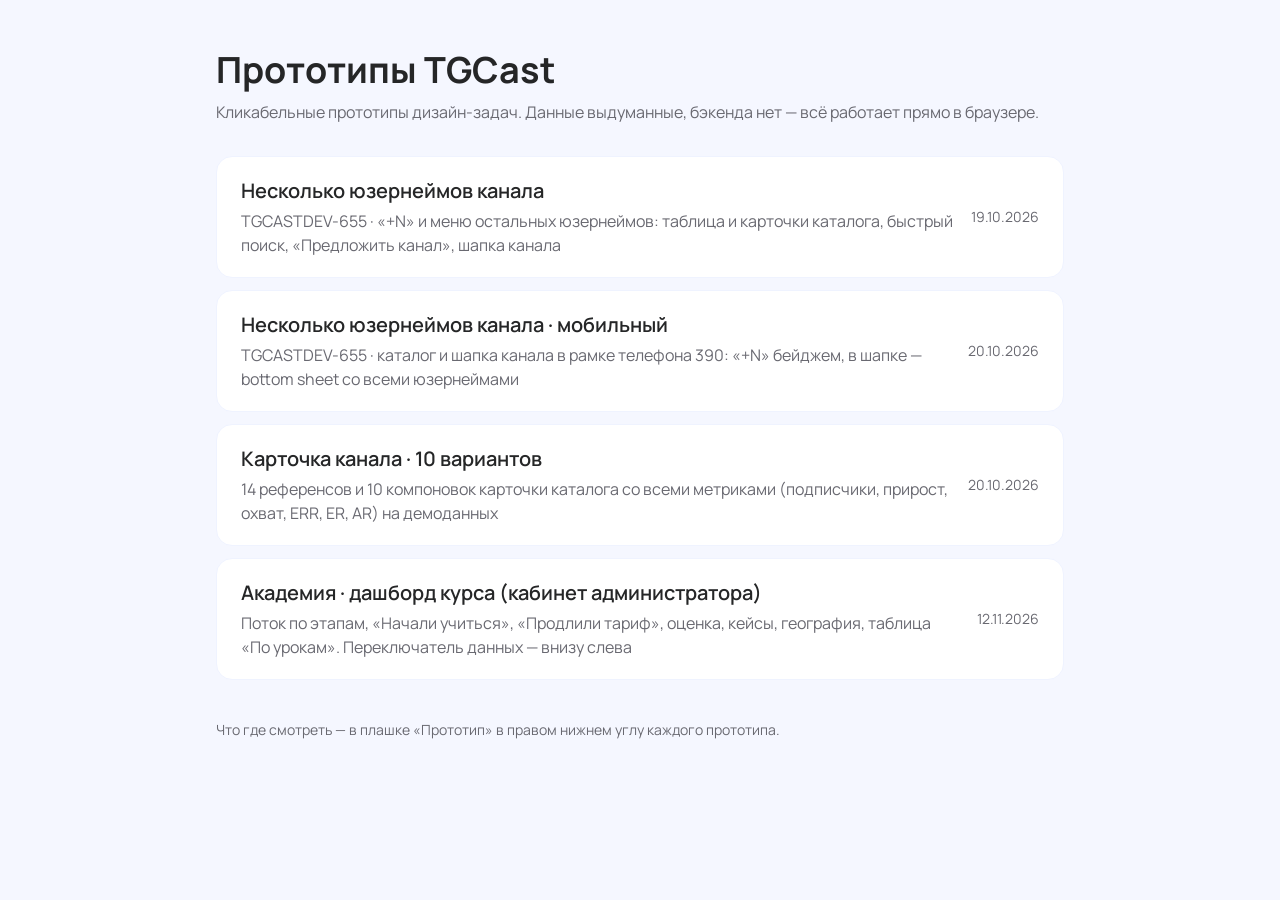
==== index.html @ ba4dbcae "Академия: дашборд курса (прототип v13) Co-Authored-By: Claude Opus 5.5 <noreply@anthropic.com> Claud" ====
<!doctype html>
<html lang="ru">
<head>
<meta charset="utf-8">
<meta name="viewport" content="width=device-width, initial-scale=1">
<meta name="robots" content="noindex, nofollow">
<title>Прототипы TGCast</title>
<link rel="preconnect" href="https://fonts.googleapis.com">
<link href="https://fonts.googleapis.com/css2?family=Manrope:wght@400;600;700&display=swap" rel="stylesheet">
<style>
  :root { --bg:#f5f7ff; --card:#fff; --text:#252627; --muted:#696971; --border:#eff3ff; --accent:#3958f8; }
  @media (prefers-color-scheme: dark) { :root { --bg:#1e1e1e; --card:#252627; --text:#f5f5f6; --muted:#adadb3; --border:#3b3b3e; --accent:#adadb3; } }
  * { box-sizing: border-box; }
  body { margin:0; font-family: Manrope, system-ui, sans-serif; background:var(--bg); color:var(--text); font-size:16px; line-height:24px; }
  main { max-width: 880px; margin: 0 auto; padding: 48px 16px 64px; }
  h1 { font-size: 36px; line-height: 44px; margin: 0 0 8px; font-weight: 700; }
  .lead { color: var(--muted); margin: 0 0 32px; }
  .list { display: flex; flex-direction: column; gap: 12px; }
  a.item { display: flex; gap: 16px; align-items: center; justify-content: space-between; padding: 20px 24px; background: var(--card); border: 1.5px solid var(--border); border-radius: 16px; color: inherit; text-decoration: none; }
  a.item:hover { border-color: #dbe2fe; }
  a.item:focus-visible { outline: 2px solid var(--accent); outline-offset: 2px; }
  .t { font-weight: 600; font-size: 20px; line-height: 28px; margin: 0; }
  .d { color: var(--muted); margin: 4px 0 0; }
  .meta { color: var(--muted); font-size: 14px; line-height: 20px; white-space: nowrap; }
  footer { margin-top: 40px; color: var(--muted); font-size: 14px; line-height: 20px; }
</style>
</head>
<body>
<main>
  <h1>Прототипы TGCast</h1>
  <p class="lead">Кликабельные прототипы дизайн-задач. Данные выдуманные, бэкенда нет — всё работает прямо в браузере.</p>
  <div class="list">
    <a class="item" href="./655-usernames/index.html#/catalog">
      <div>
        <p class="t">Несколько юзернеймов канала</p>
        <p class="d">TGCASTDEV-655 · «+N» и меню остальных юзернеймов: таблица и карточки каталога, быстрый поиск, «Предложить канал», шапка канала</p>
      </div>
      <span class="meta">19.10.2026</span>
    </a>
    <a class="item" href="./655-usernames/mobile.html">
      <div>
        <p class="t">Несколько юзернеймов канала · мобильный</p>
        <p class="d">TGCASTDEV-655 · каталог и шапка канала в рамке телефона 390: «+N» бейджем, в шапке — bottom sheet со всеми юзернеймами</p>
      </div>
      <span class="meta">20.10.2026</span>
    </a>
    <a class="item" href="./655-card-variants/index.html">
      <div>
        <p class="t">Карточка канала · 10 вариантов</p>
        <p class="d">14 референсов и 10 компоновок карточки каталога со всеми метриками (подписчики, прирост, охват, ERR, ER, AR) на демоданных</p>
      </div>
      <span class="meta">20.10.2026</span>
    </a>
    <a class="item" href="./academy-dashboard/index.html">
      <div>
        <p class="t">Академия · дашборд курса (кабинет администратора)</p>
        <p class="d">Поток по этапам, «Начали учиться», «Продлили тариф», оценка, кейсы, география, таблица «По урокам». Переключатель данных — внизу слева</p>
      </div>
      <span class="meta">12.11.2026</span>
    </a>
  </div>
  <footer>Что где смотреть — в плашке «Прототип» в правом нижнем углу каждого прототипа.</footer>
</main>
</body>
</html>
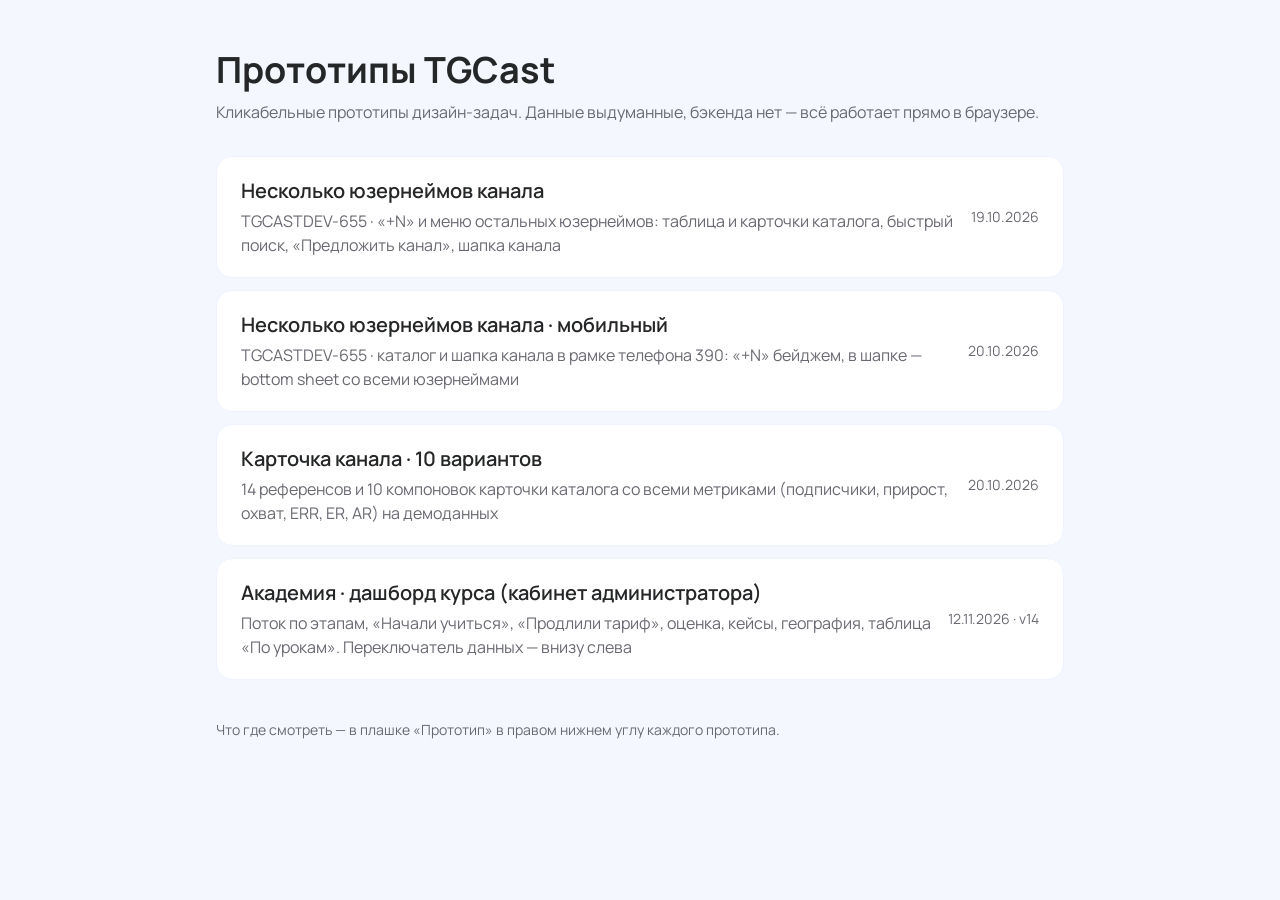
==== commit 8f1d0d2e: "Академия: дашборд курса v14 — «Забросили», подтверждённые кейсы, таблица уроков Co-Authored-By: Clau" ====
--- a/index.html
+++ b/index.html
@@ -56,7 +56,7 @@
         <p class="t">Академия · дашборд курса (кабинет администратора)</p>
         <p class="d">Поток по этапам, «Начали учиться», «Продлили тариф», оценка, кейсы, география, таблица «По урокам». Переключатель данных — внизу слева</p>
       </div>
-      <span class="meta">12.11.2026</span>
+      <span class="meta">12.11.2026 · v14</span>
     </a>
   </div>
   <footer>Что где смотреть — в плашке «Прототип» в правом нижнем углу каждого прототипа.</footer>
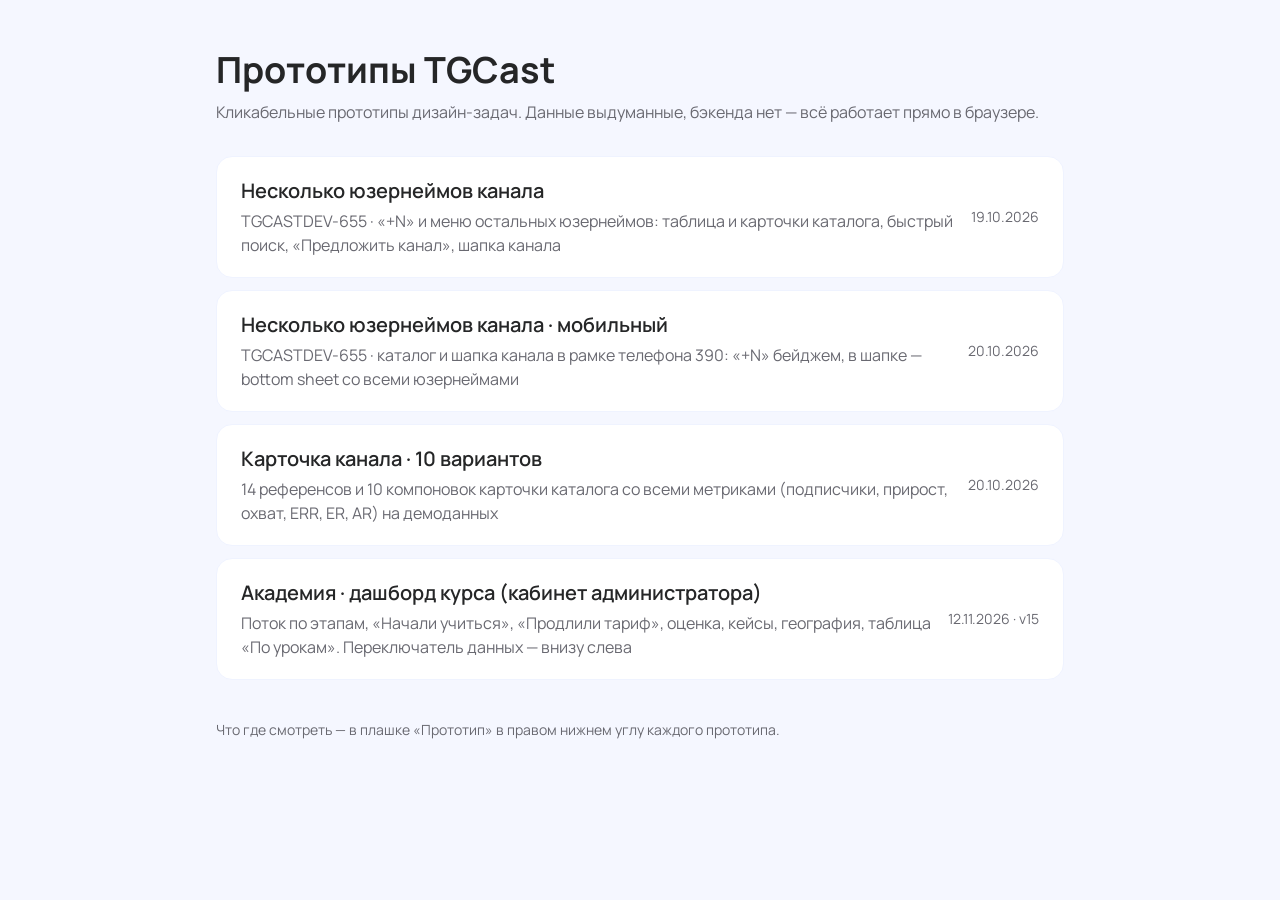
==== commit 42bc092e: "Академия: дашборд курса v15 — «Забросили» чёрным, события Метрики Co-Authored-By: Claude Opus 5.5 <n" ====
--- a/index.html
+++ b/index.html
@@ -56,7 +56,7 @@
         <p class="t">Академия · дашборд курса (кабинет администратора)</p>
         <p class="d">Поток по этапам, «Начали учиться», «Продлили тариф», оценка, кейсы, география, таблица «По урокам». Переключатель данных — внизу слева</p>
       </div>
-      <span class="meta">12.11.2026 · v14</span>
+      <span class="meta">12.11.2026 · v15</span>
     </a>
   </div>
   <footer>Что где смотреть — в плашке «Прототип» в правом нижнем углу каждого прототипа.</footer>
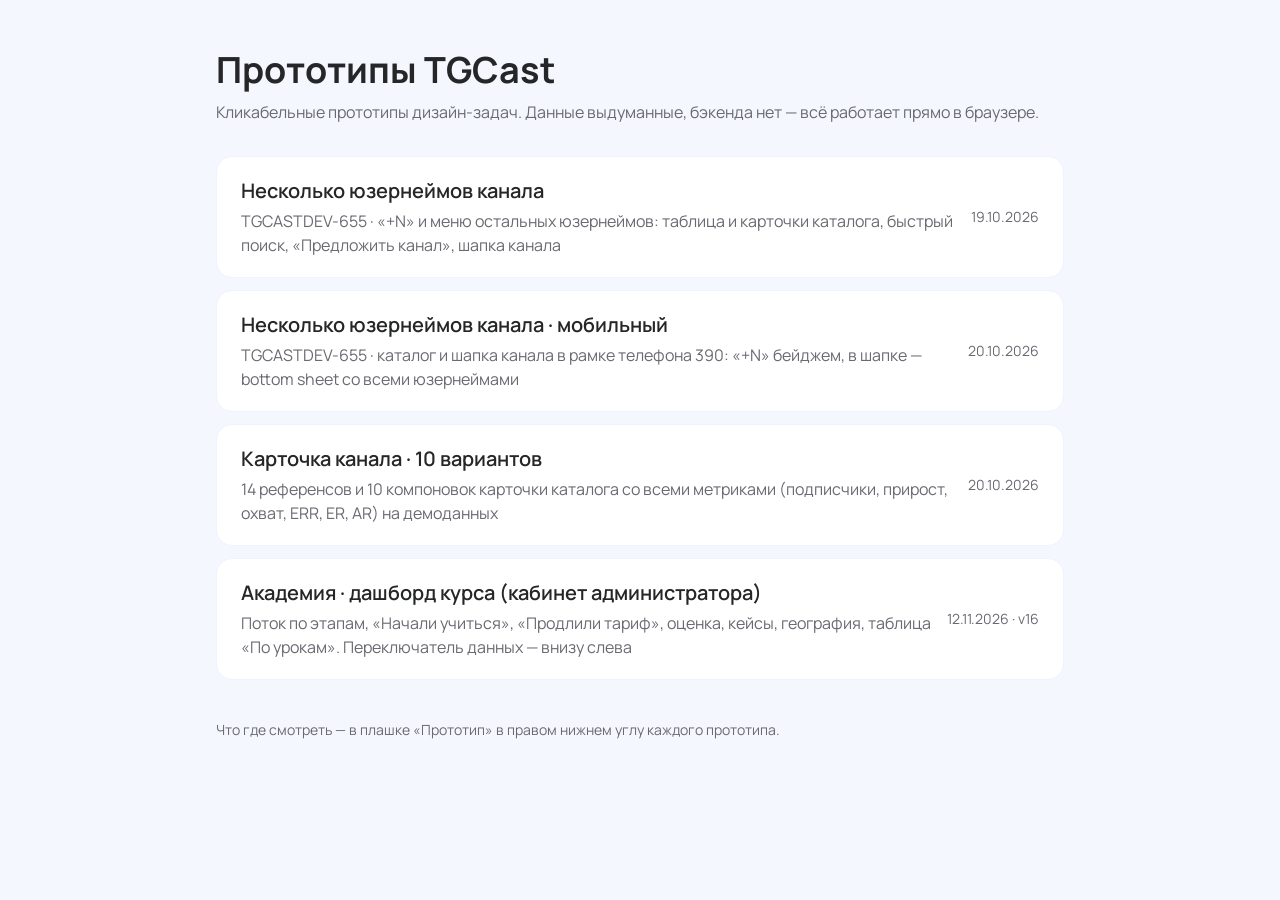
==== commit 5691e6f4: "Академия: дашборд v16 — пункт меню «Дашборд» ведёт на новую версию Co-Authored-By: Claude Opus 5.5 <" ====
--- a/index.html
+++ b/index.html
@@ -56,7 +56,7 @@
         <p class="t">Академия · дашборд курса (кабинет администратора)</p>
         <p class="d">Поток по этапам, «Начали учиться», «Продлили тариф», оценка, кейсы, география, таблица «По урокам». Переключатель данных — внизу слева</p>
       </div>
-      <span class="meta">12.11.2026 · v15</span>
+      <span class="meta">12.11.2026 · v16</span>
     </a>
   </div>
   <footer>Что где смотреть — в плашке «Прототип» в правом нижнем углу каждого прототипа.</footer>
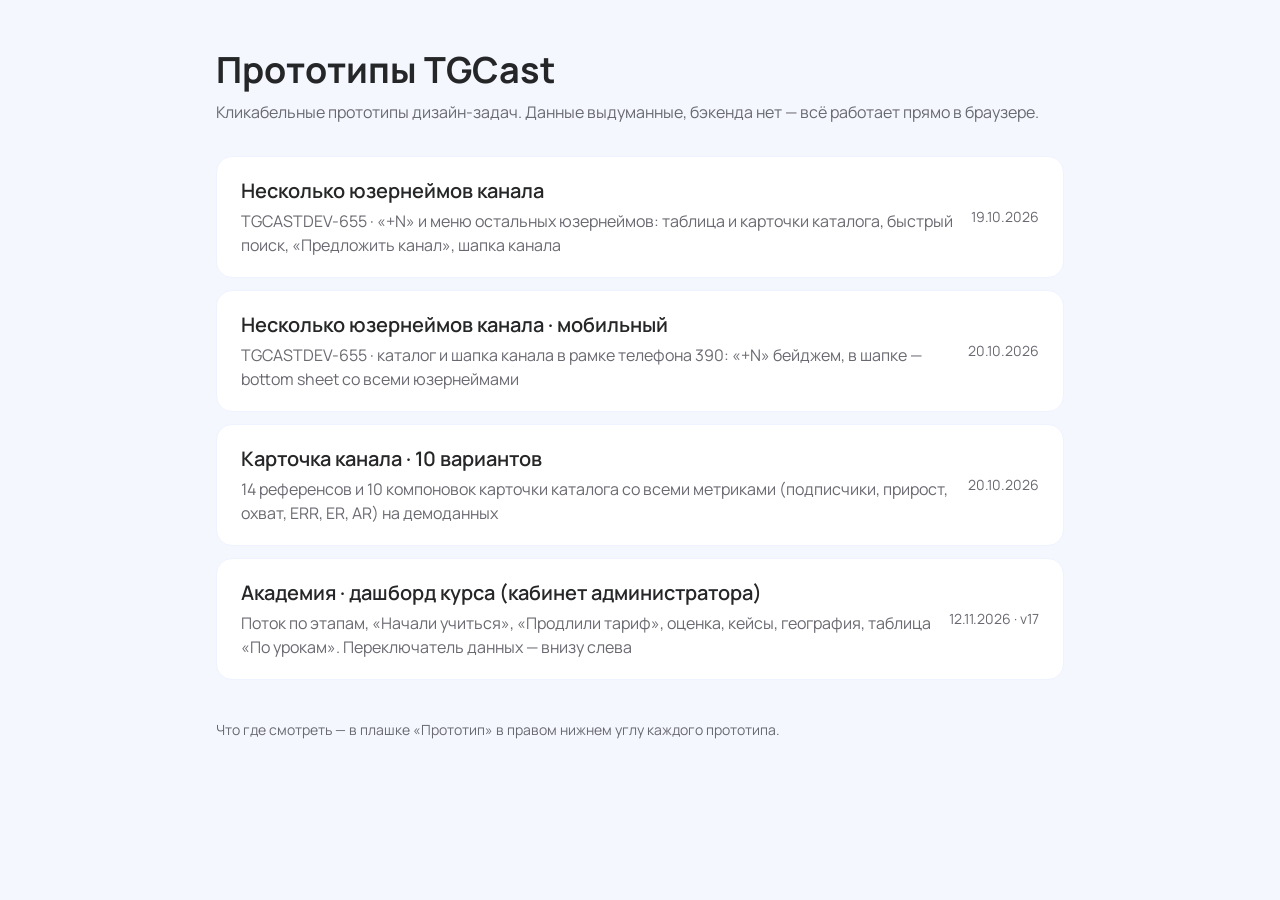
==== commit 3e2ae207: "Дашборд курса v17: период 12 мес., обновление раз в день, сортировка уроков кнопкой Co-Authored-By: " ====
--- a/index.html
+++ b/index.html
@@ -56,7 +56,7 @@
         <p class="t">Академия · дашборд курса (кабинет администратора)</p>
         <p class="d">Поток по этапам, «Начали учиться», «Продлили тариф», оценка, кейсы, география, таблица «По урокам». Переключатель данных — внизу слева</p>
       </div>
-      <span class="meta">12.11.2026 · v16</span>
+      <span class="meta">12.11.2026 · v17</span>
     </a>
   </div>
   <footer>Что где смотреть — в плашке «Прототип» в правом нижнем углу каждого прототипа.</footer>
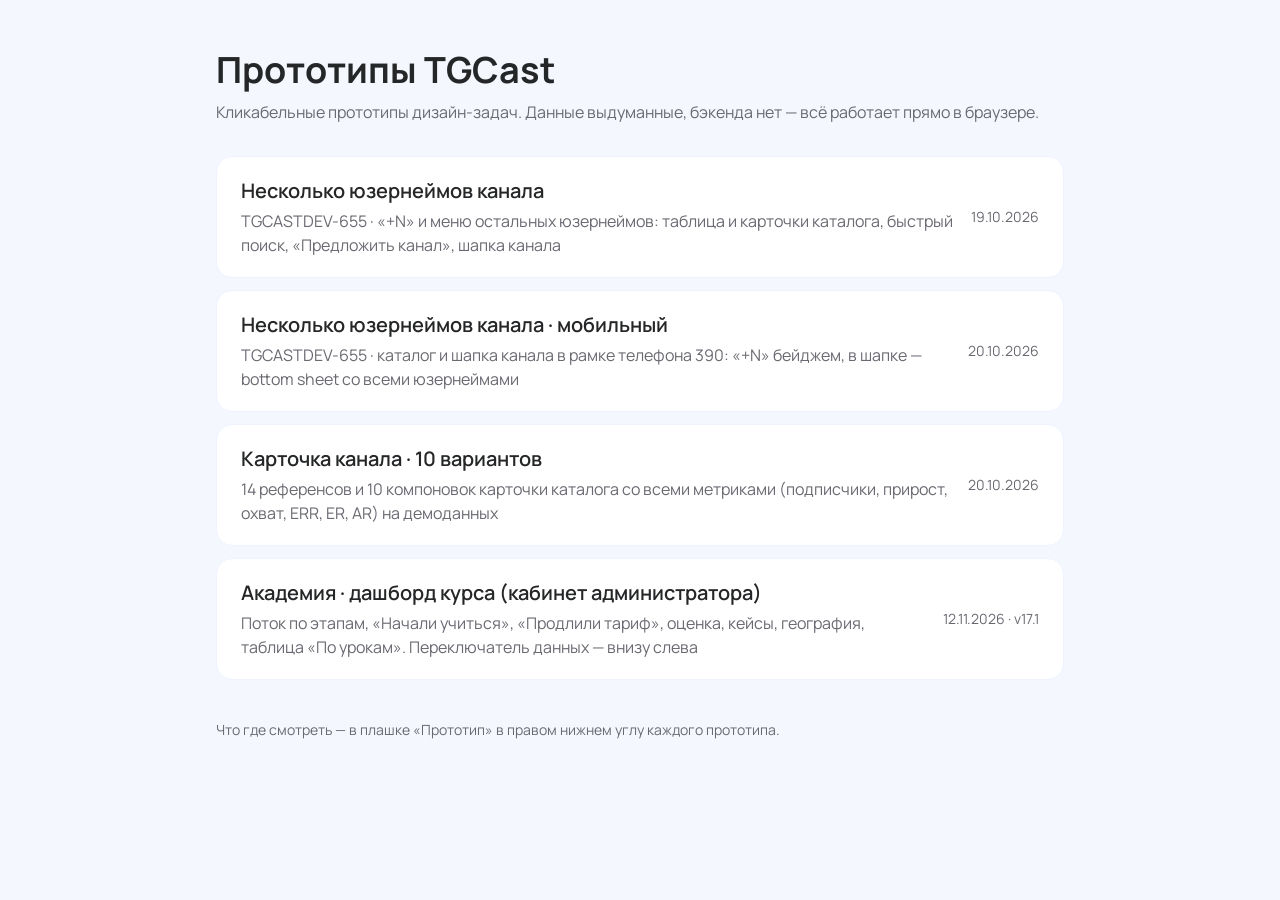
==== commit 2cc222b8: "Дашборд курса v17.1: круг правок 12.11 и проверка агентами Co-Authored-By: Claude Opus 5.5 <noreply@" ====
--- a/index.html
+++ b/index.html
@@ -56,7 +56,7 @@
         <p class="t">Академия · дашборд курса (кабинет администратора)</p>
         <p class="d">Поток по этапам, «Начали учиться», «Продлили тариф», оценка, кейсы, география, таблица «По урокам». Переключатель данных — внизу слева</p>
       </div>
-      <span class="meta">12.11.2026 · v17</span>
+      <span class="meta">12.11.2026 · v17.1</span>
     </a>
   </div>
   <footer>Что где смотреть — в плашке «Прототип» в правом нижнем углу каждого прототипа.</footer>
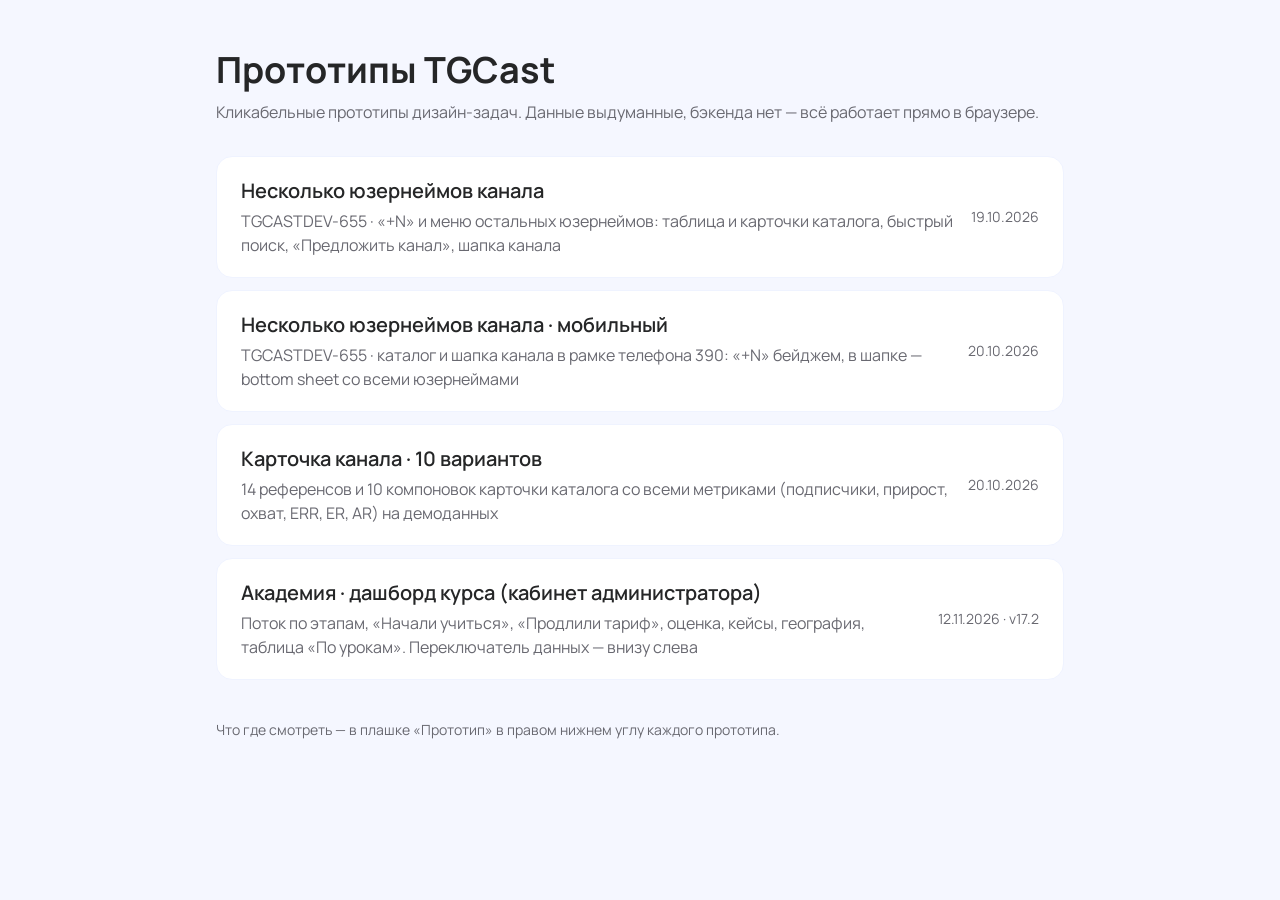
==== commit cb789cda: "Дашборд курса v17.2: шапка по буквам, сортировка уроков, 32 урока Co-Authored-By: Claude Opus 5.5 <n" ====
--- a/index.html
+++ b/index.html
@@ -56,7 +56,7 @@
         <p class="t">Академия · дашборд курса (кабинет администратора)</p>
         <p class="d">Поток по этапам, «Начали учиться», «Продлили тариф», оценка, кейсы, география, таблица «По урокам». Переключатель данных — внизу слева</p>
       </div>
-      <span class="meta">12.11.2026 · v17.1</span>
+      <span class="meta">12.11.2026 · v17.2</span>
     </a>
   </div>
   <footer>Что где смотреть — в плашке «Прототип» в правом нижнем углу каждого прототипа.</footer>
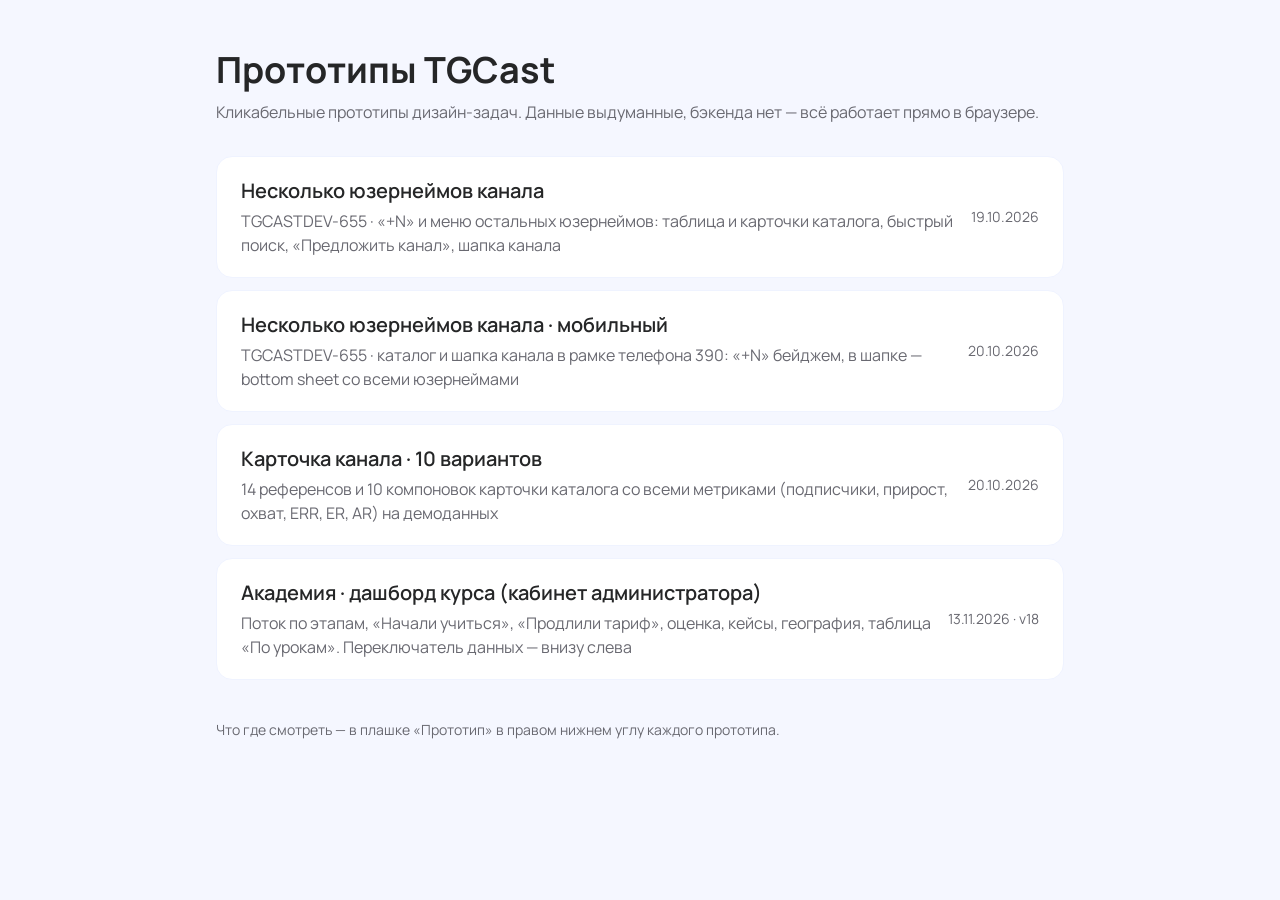
==== commit 1e756380: "Дашборд курса v18: без недоступных кнопок, шапка планшета, мобилка Co-Authored-By: Claude Opus 5.5 <" ====
--- a/index.html
+++ b/index.html
@@ -56,7 +56,7 @@
         <p class="t">Академия · дашборд курса (кабинет администратора)</p>
         <p class="d">Поток по этапам, «Начали учиться», «Продлили тариф», оценка, кейсы, география, таблица «По урокам». Переключатель данных — внизу слева</p>
       </div>
-      <span class="meta">12.11.2026 · v17.2</span>
+      <span class="meta">13.11.2026 · v18</span>
     </a>
   </div>
   <footer>Что где смотреть — в плашке «Прототип» в правом нижнем углу каждого прототипа.</footer>
